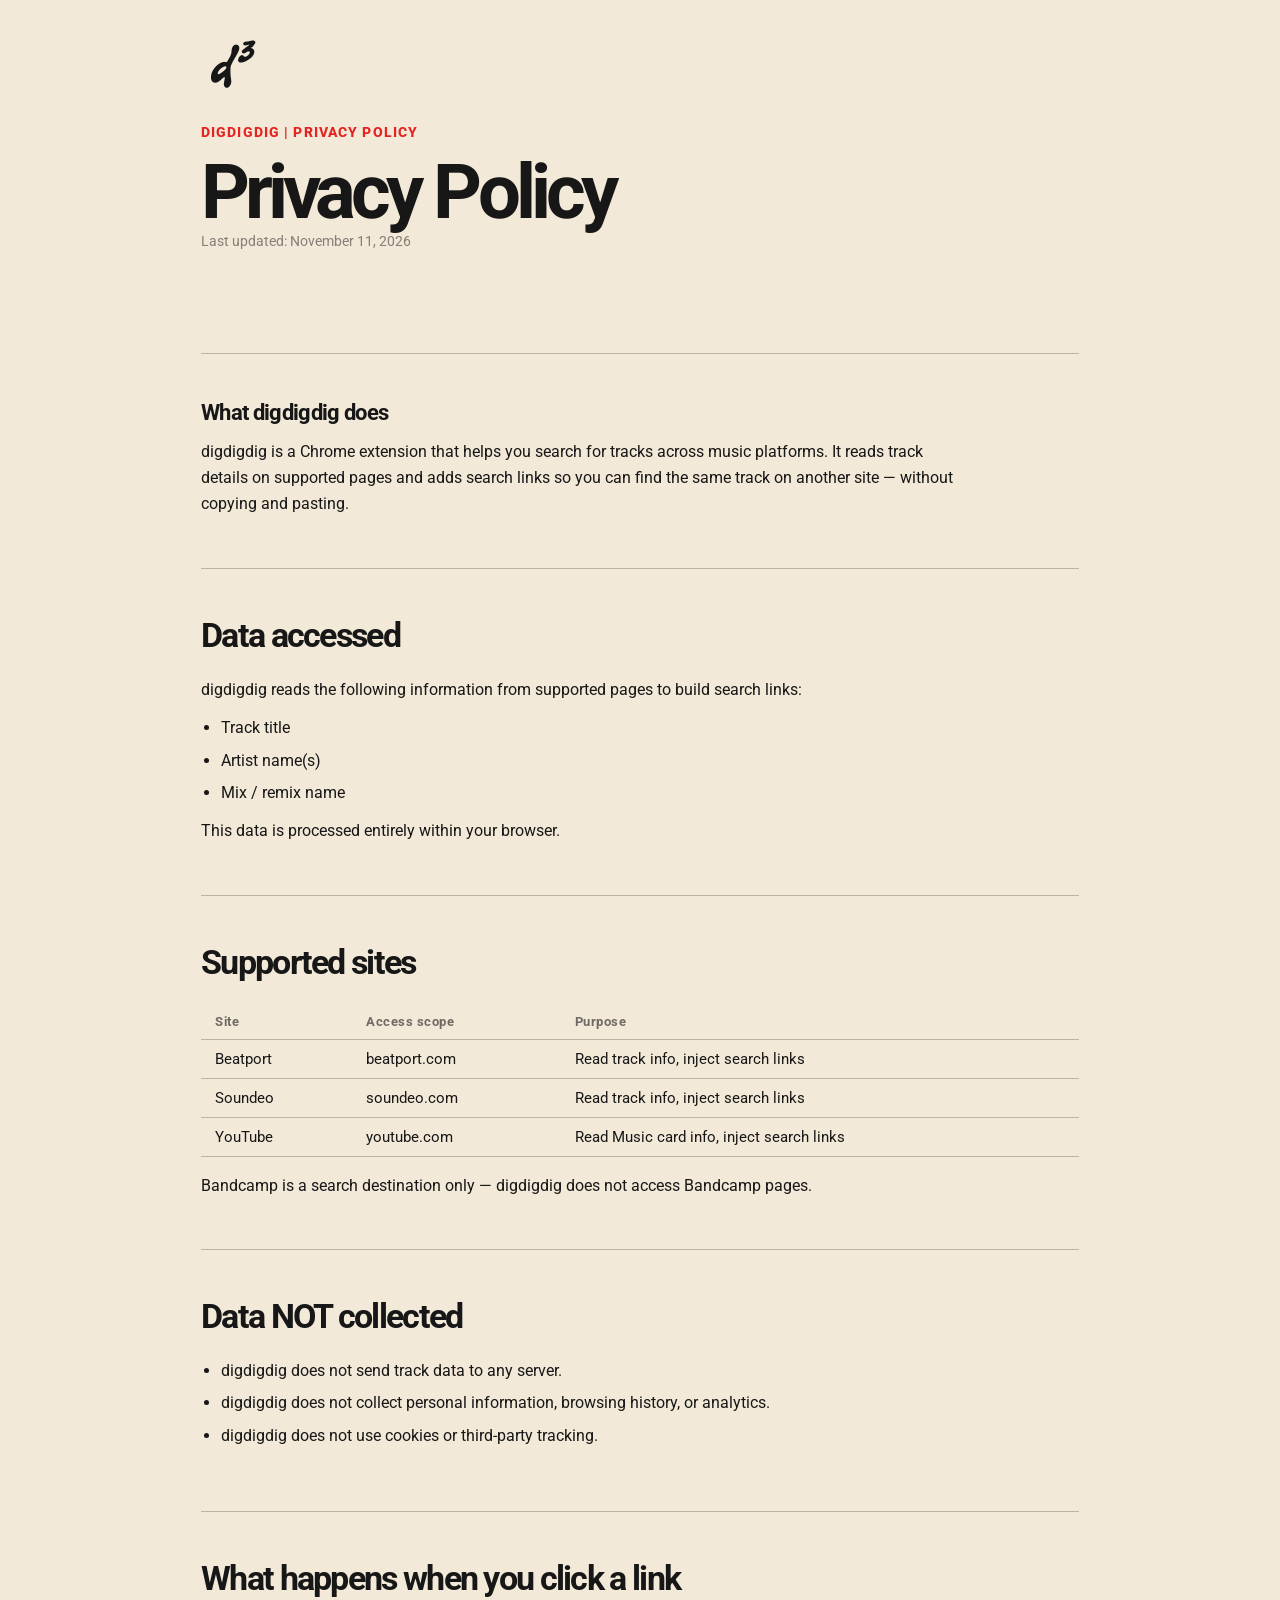
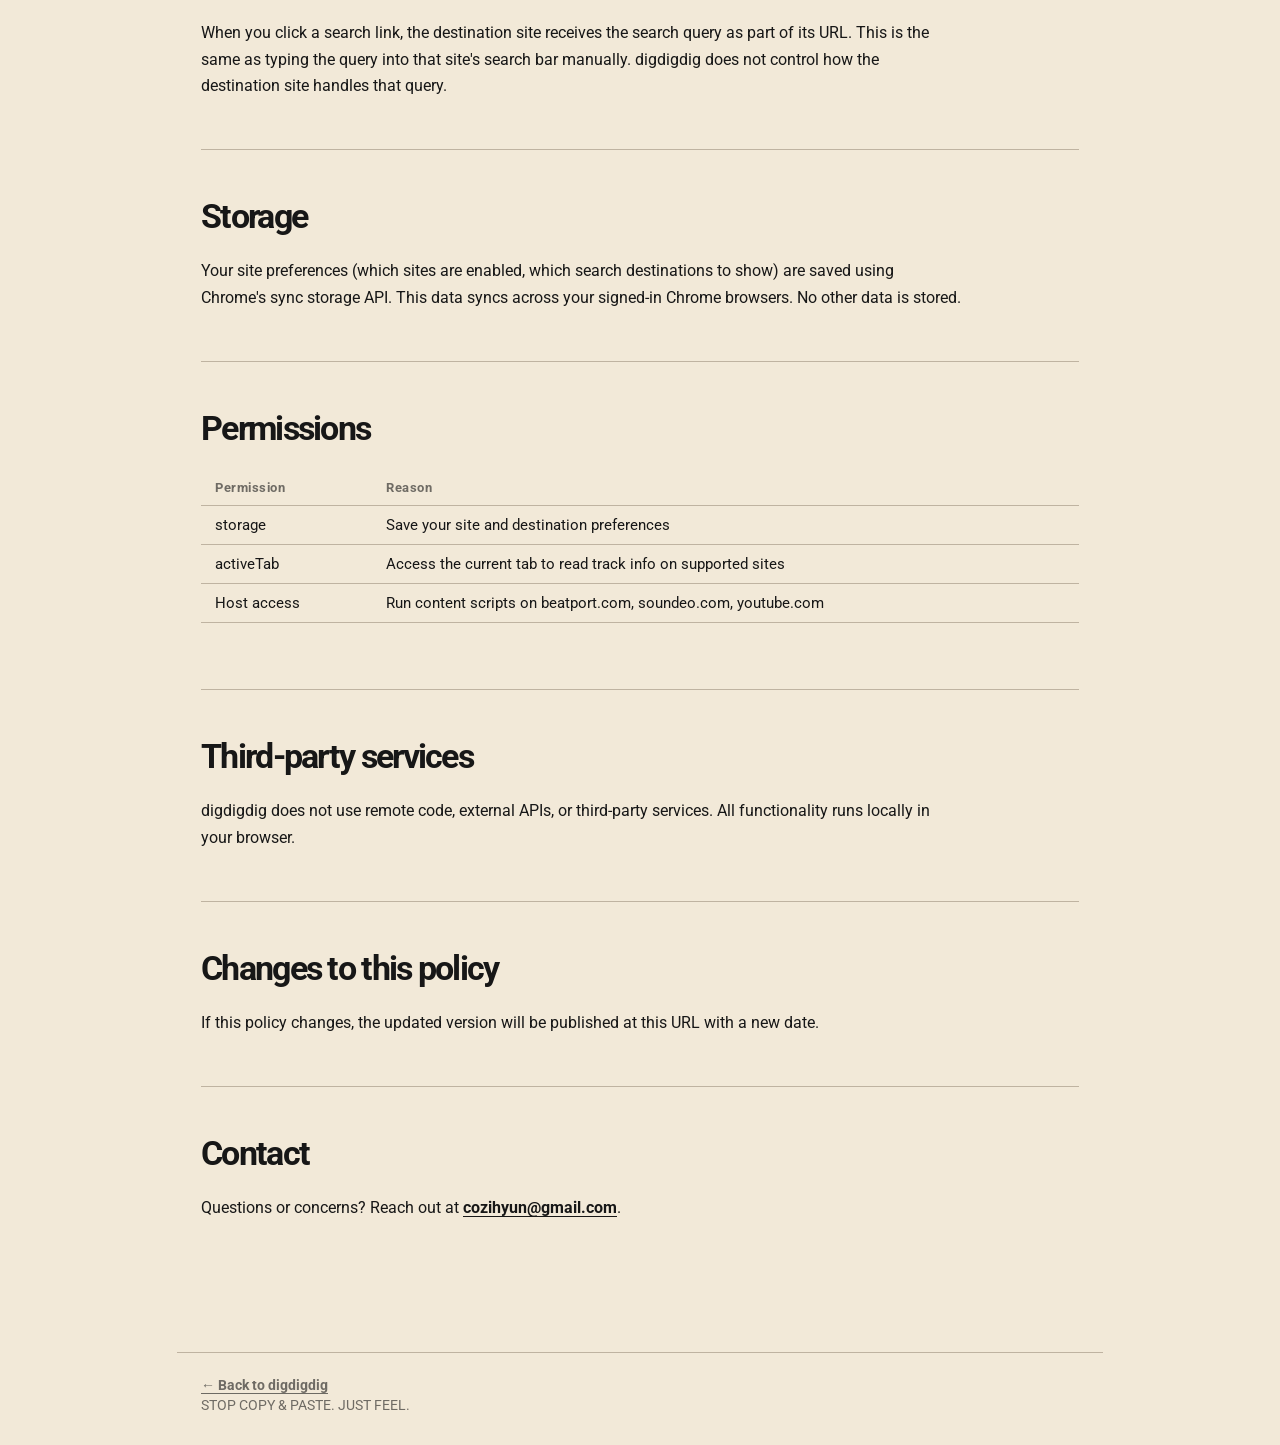
==== privacy.html @ 488a2531 "feat: landing page, privacy page, shared styles, favicon Split index.html into landing page and sepa" ====
<!doctype html>
<html lang="en">
  <head>
    <meta charset="UTF-8" />
    <meta name="viewport" content="width=device-width, initial-scale=1.0" />
    <title>Privacy Policy — digdigdig</title>
    <link rel="icon" type="image/png" href="imgs/favicon.png" />
    <link rel="stylesheet" href="./style.css" />
  </head>
  <body>
    <main>
      <header>
        <a href="index.html">
          <img class="logo" src="imgs/logo.png" alt="digdigdig" width="64" height="64" />
        </a>
        <p class="tagline">DIGDIGDIG | PRIVACY POLICY</p>
        <h1>Privacy Policy</h1>
        <p class="updated">Last updated: November 11, 2026</p>
      </header>

      <section>
        <h2 class="privacy-section" style="margin-top:0;padding-top:0;border-top:none;">What digdigdig does</h2>
        <p>
          digdigdig is a Chrome extension that helps you search for tracks
          across music platforms. It reads track details on supported pages and
          adds search links so you can find the same track on another site —
          without copying and pasting.
        </p>
      </section>

      <section>
        <h2>Data accessed</h2>
        <p>
          digdigdig reads the following information from supported pages to
          build search links:
        </p>
        <ul>
          <li>Track title</li>
          <li>Artist name(s)</li>
          <li>Mix / remix name</li>
        </ul>
        <p>This data is processed entirely within your browser.</p>
      </section>

      <section>
        <h2>Supported sites</h2>
        <table>
          <thead>
            <tr>
              <th>Site</th>
              <th>Access scope</th>
              <th>Purpose</th>
            </tr>
          </thead>
          <tbody>
            <tr>
              <td>Beatport</td>
              <td>beatport.com</td>
              <td>Read track info, inject search links</td>
            </tr>
            <tr>
              <td>Soundeo</td>
              <td>soundeo.com</td>
              <td>Read track info, inject search links</td>
            </tr>
            <tr>
              <td>YouTube</td>
              <td>youtube.com</td>
              <td>Read Music card info, inject search links</td>
            </tr>
          </tbody>
        </table>
        <p>
          Bandcamp is a search destination only — digdigdig does not access
          Bandcamp pages.
        </p>
      </section>

      <section>
        <h2>Data NOT collected</h2>
        <ul>
          <li>digdigdig does not send track data to any server.</li>
          <li>digdigdig does not collect personal information, browsing history, or analytics.</li>
          <li>digdigdig does not use cookies or third-party tracking.</li>
        </ul>
      </section>

      <section>
        <h2>What happens when you click a link</h2>
        <p>
          When you click a search link, the destination site receives the
          search query as part of its URL. This is the same as typing the
          query into that site's search bar manually. digdigdig does not
          control how the destination site handles that query.
        </p>
      </section>

      <section>
        <h2>Storage</h2>
        <p>
          Your site preferences (which sites are enabled, which search
          destinations to show) are saved using Chrome's sync storage API.
          This data syncs across your signed-in Chrome browsers. No other
          data is stored.
        </p>
      </section>

      <section>
        <h2>Permissions</h2>
        <table>
          <thead>
            <tr>
              <th>Permission</th>
              <th>Reason</th>
            </tr>
          </thead>
          <tbody>
            <tr>
              <td>storage</td>
              <td>Save your site and destination preferences</td>
            </tr>
            <tr>
              <td>activeTab</td>
              <td>Access the current tab to read track info on supported sites</td>
            </tr>
            <tr>
              <td>Host access</td>
              <td>Run content scripts on beatport.com, soundeo.com, youtube.com</td>
            </tr>
          </tbody>
        </table>
      </section>

      <section>
        <h2>Third-party services</h2>
        <p>
          digdigdig does not use remote code, external APIs, or third-party
          services. All functionality runs locally in your browser.
        </p>
      </section>

      <section>
        <h2>Changes to this policy</h2>
        <p>
          If this policy changes, the updated version will be published at
          this URL with a new date.
        </p>
      </section>

      <section>
        <h2>Contact</h2>
        <p>
          Questions or concerns? Reach out at
          <a href="mailto:cozihyun@gmail.com">cozihyun@gmail.com</a>.
        </p>
      </section>
    </main>
    <footer>
      <p><a href="index.html">← Back to digdigdig</a></p>
      <p>STOP COPY &amp; PASTE. JUST FEEL.</p>
    </footer>
  </body>
</html>
---- style.css ----
@import url('https://fonts.googleapis.com/css2?family=Roboto:wght@400;700;900&display=swap');

* { margin: 0; padding: 0; box-sizing: border-box; }

body {
  background: #f2e9d8;
  color: #171717;
  font-family: Roboto, Arial, sans-serif;
}

main {
  max-width: 926px;
  margin: 0 auto;
  padding: 32px 24px 80px;
}

/* Header */
header {
  position: relative;
  padding-bottom: 56px;
}

.logo {
  display: block;
  width: 64px;
  height: 64px;
}

.tagline,
.section-label {
  color: #e52320;
  font-size: 14px;
  font-weight: 800;
  letter-spacing: 0.08em;
}

.tagline {
  margin: 28px 0 12px;
}

h1 {
  position: relative;
  z-index: 1;
  max-width: 650px;
  margin: 0;
  font-size: clamp(40px, 6vw, 76px);
  line-height: 1.06;
  letter-spacing: -0.065em;
}

.intro {
  position: relative;
  z-index: 1;
  max-width: 620px;
  margin: 32px 0 0;
  font-size: 20px;
  line-height: 1.55;
}

.hero-illustration {
  position: absolute;
  top: 60px;
  right: -28px;
  width: 340px;
  height: auto;
  mix-blend-mode: multiply;
  pointer-events: none;
}

nav {
  position: relative;
  z-index: 1;
  display: flex;
  flex-wrap: wrap;
  gap: 12px 28px;
  margin-top: 36px;
}

/* Links */
a {
  color: #171717;
  font-weight: 700;
  text-underline-offset: 3px;
}

a:focus-visible {
  outline: 2px solid #e52320;
  outline-offset: 4px;
}

/* Sections */
section {
  padding: 46px 0 50px;
  border-top: 1px solid #bfb3a1;
}

.section-label {
  margin: 0 0 14px;
}

h2 {
  margin: 0 0 22px;
  font-size: 34px;
  letter-spacing: -0.05em;
}

section p:not(.section-label) {
  max-width: 760px;
  line-height: 1.65;
}

/* Definition list */
dl {
  margin: 28px 0 0;
}

dl div {
  display: flex;
  gap: 20px;
  padding: 12px 0;
}

dt {
  flex: 0 0 125px;
  font-weight: 700;
}

dd {
  margin: 0;
}

/* Tables (privacy) */
table {
  width: 100%;
  border-collapse: collapse;
  margin: 16px 0;
  font-size: 15px;
}

th, td {
  text-align: left;
  padding: 10px 14px;
  border-bottom: 1px solid #bfb3a1;
}

th {
  font-weight: 700;
  font-size: 13px;
  letter-spacing: 0.04em;
  color: rgb(23 23 23 / 0.6);
}

/* Lists (privacy) */
ul {
  margin: 12px 0;
  padding-left: 20px;
  line-height: 1.65;
}

li {
  margin-bottom: 6px;
}

/* Updated date (privacy) */
.updated {
  font-size: 14px;
  color: rgb(23 23 23 / 0.5);
  margin-bottom: 48px;
}

/* Privacy sections use h2 with border-top */
.privacy-section {
  margin: 40px 0 14px;
  padding-top: 32px;
  border-top: 1px solid #bfb3a1;
  font-size: 22px;
  letter-spacing: -0.03em;
}

.privacy-section:first-of-type {
  margin-top: 0;
  padding-top: 0;
  border-top: none;
}

/* Footer */
footer {
  max-width: 926px;
  margin: 0 auto;
  padding: 24px 24px 32px;
  border-top: 1px solid #bfb3a1;
  font-size: 14px;
  color: rgb(23 23 23 / 0.6);
}

footer p {
  margin: 0;
}

footer p + p {
  margin-top: 4px;
}

footer a {
  color: rgb(23 23 23 / 0.6);
}

/* Responsive */
@media (max-width: 760px) {
  h1 {
    max-width: 100%;
  }

  .intro {
    max-width: 100%;
  }

  .hero-illustration {
    position: static;
    display: block;
    width: min(70%, 300px);
    margin: 12px 0 -12px auto;
  }
}

@media (max-width: 480px) {
  main {
    padding: 28px 20px 56px;
  }

  .tagline,
  .section-label {
    font-size: 12px;
  }

  .intro {
    font-size: 18px;
  }

  h2 {
    font-size: 28px;
  }

  .privacy-section {
    font-size: 20px;
  }

  dl div {
    display: block;
  }

  dd {
    margin-top: 2px;
  }
}
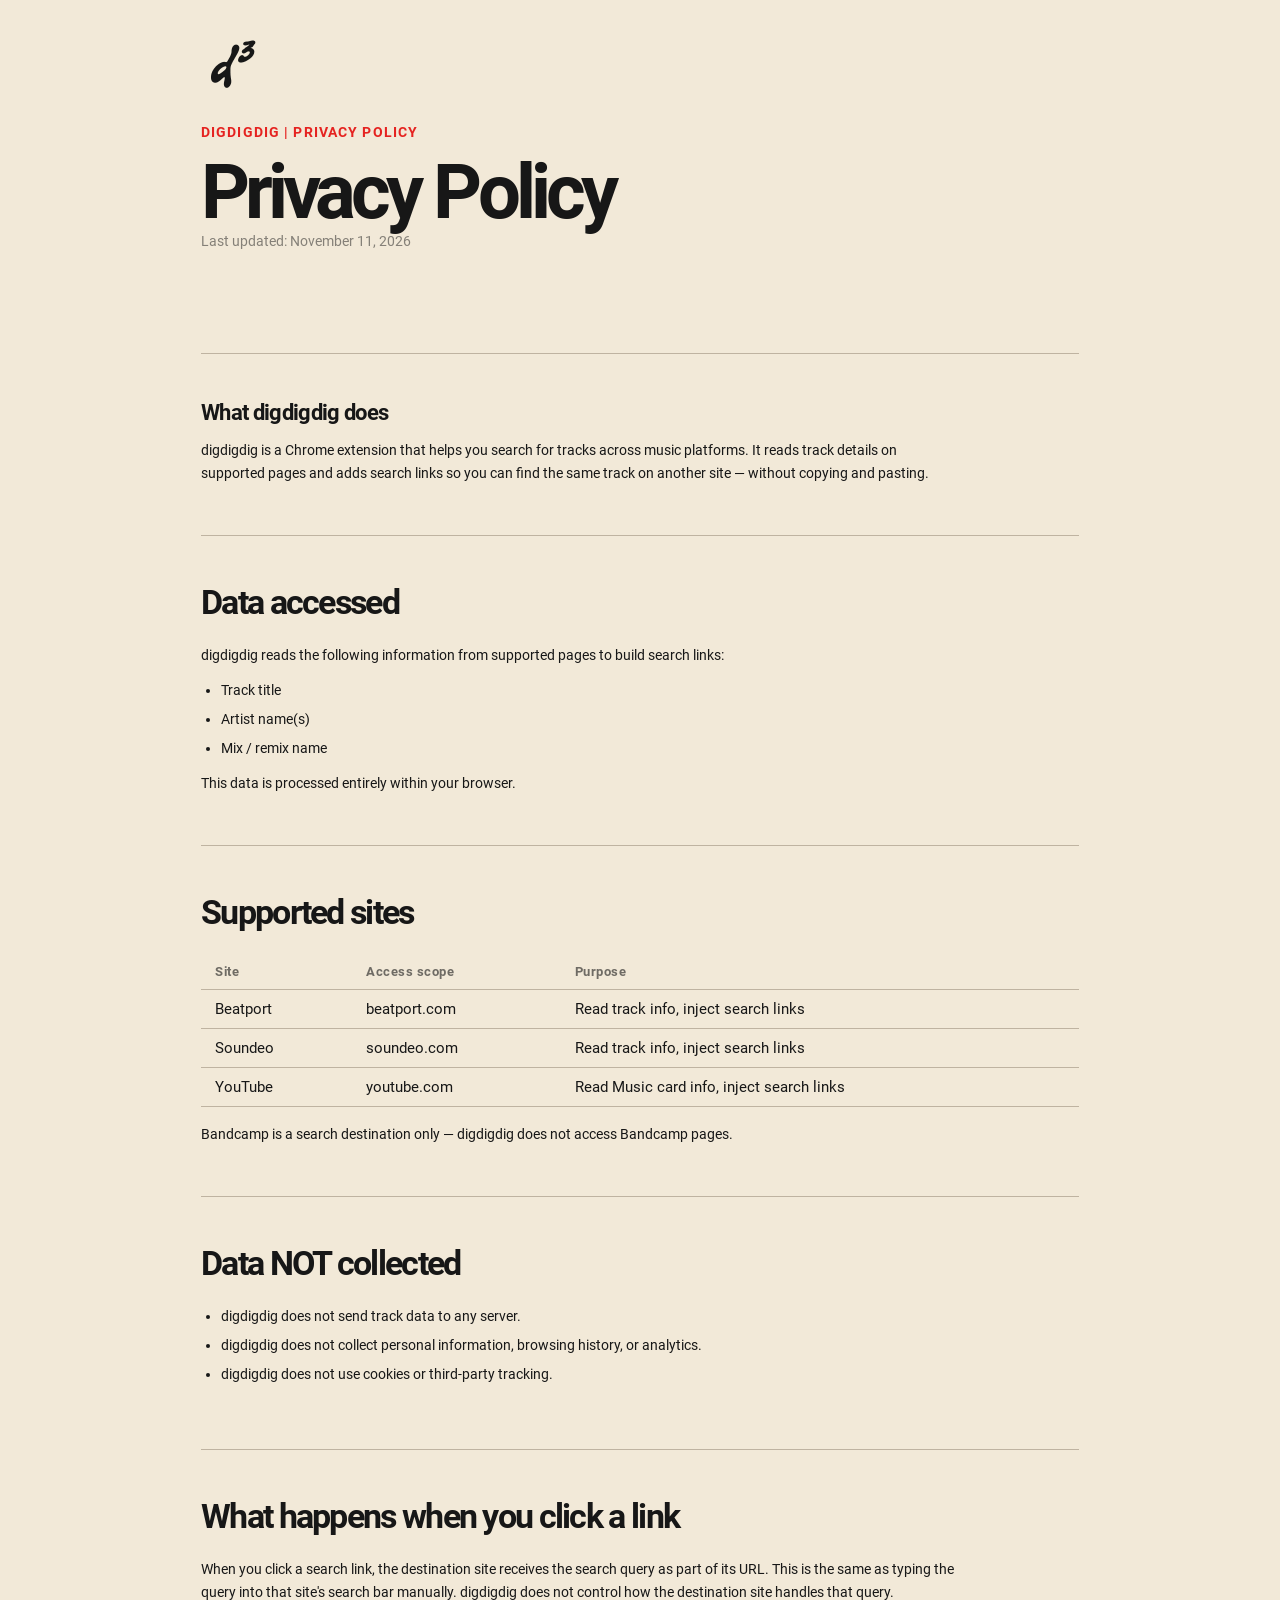
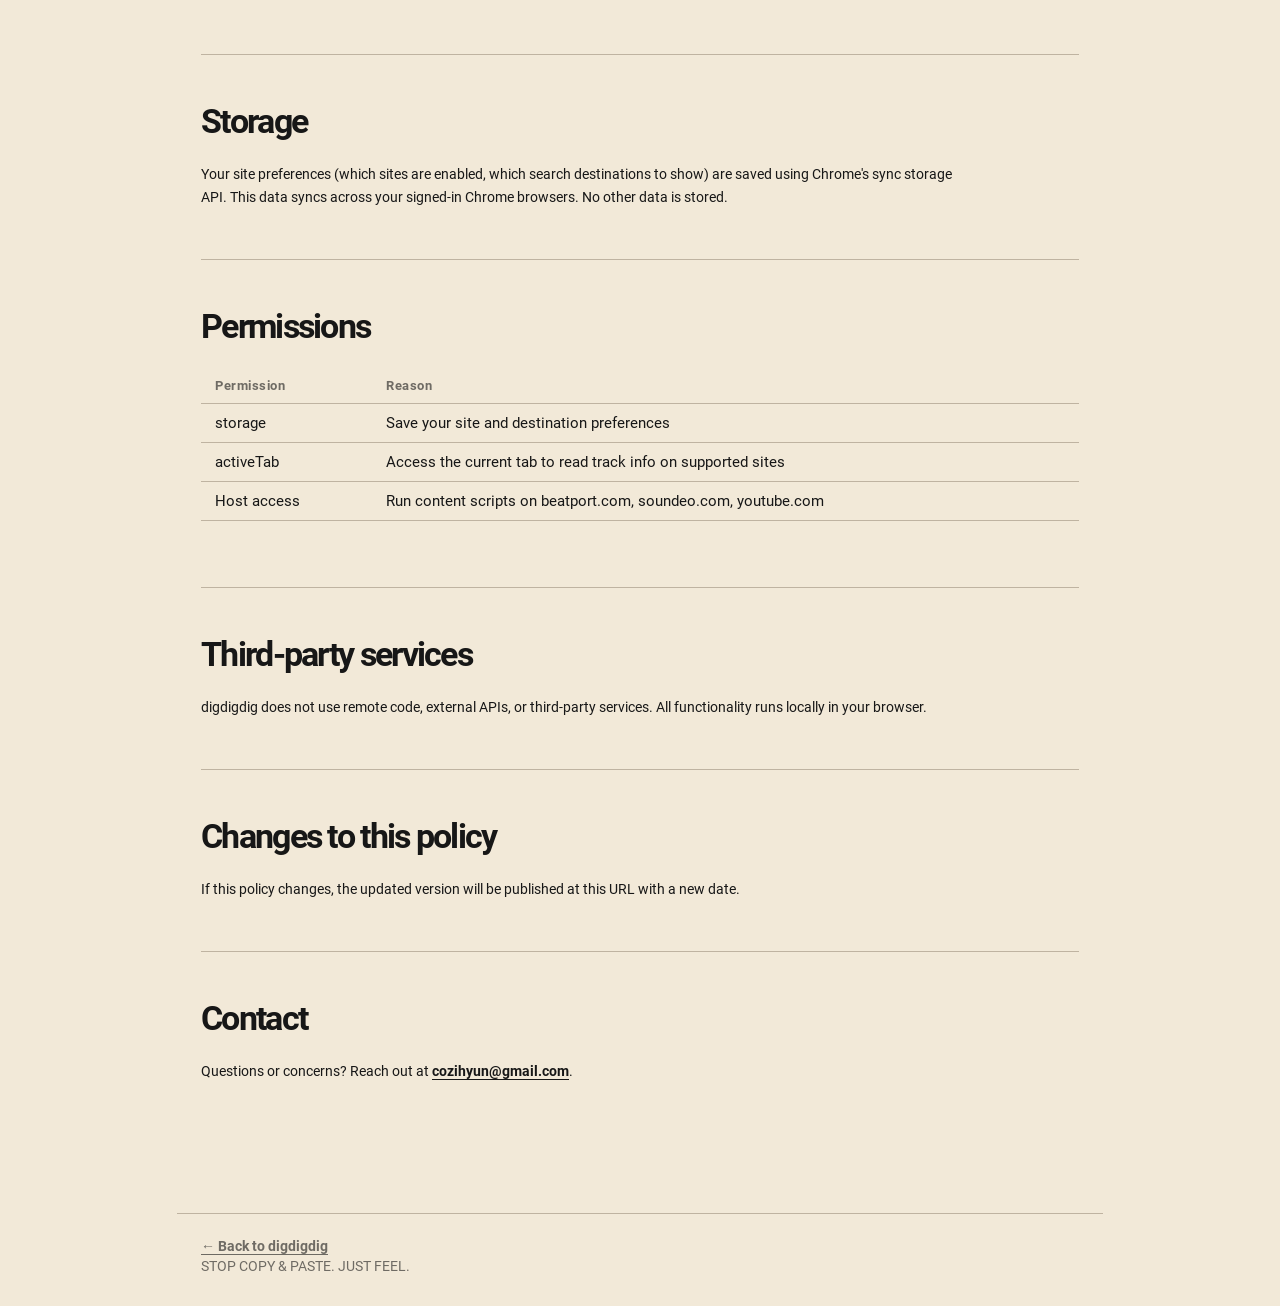
==== commit bf937261: "feat(site): add install links and release history" ====
--- a/privacy.html
+++ b/privacy.html
@@ -4,14 +4,14 @@
     <meta charset="UTF-8" />
     <meta name="viewport" content="width=device-width, initial-scale=1.0" />
     <title>Privacy Policy — digdigdig</title>
-    <link rel="icon" type="image/png" href="imgs/favicon.png" />
-    <link rel="stylesheet" href="./style.css" />
+    <link rel="icon" type="image/png" href="assets/images/favicon.png" />
+    <link rel="stylesheet" href="assets/css/site.css" />
   </head>
   <body>
     <main>
       <header>
         <a href="index.html">
-          <img class="logo" src="imgs/logo.png" alt="digdigdig" width="64" height="64" />
+          <img class="logo" src="assets/images/logo.png" alt="digdigdig" width="64" height="64" />
         </a>
         <p class="tagline">DIGDIGDIG | PRIVACY POLICY</p>
         <h1>Privacy Policy</h1>
@@ -19,7 +19,7 @@
       </header>
 
       <section>
-        <h2 class="privacy-section" style="margin-top:0;padding-top:0;border-top:none;">What digdigdig does</h2>
+        <h2 class="privacy-section">What digdigdig does</h2>
         <p>
           digdigdig is a Chrome extension that helps you search for tracks
           across music platforms. It reads track details on supported pages and
--- a/assets/css/site.css
+++ b/assets/css/site.css
@@ -0,0 +1,356 @@
+@font-face {
+  font-family: Roboto;
+  src: url("../fonts/Roboto-Regular.ttf") format("truetype");
+  font-style: normal;
+  font-weight: 400;
+  font-display: swap;
+}
+
+@font-face {
+  font-family: Roboto;
+  src: url("../fonts/Roboto-Bold.ttf") format("truetype");
+  font-style: normal;
+  font-weight: 700 900;
+  font-display: swap;
+}
+
+* { margin: 0; padding: 0; box-sizing: border-box; }
+
+body {
+  background: #f2e9d8;
+  color: #171717;
+  font-family: Roboto, Arial, sans-serif;
+  font-size: 14px;
+}
+
+main {
+  max-width: 926px;
+  margin: 0 auto;
+  padding: 32px 24px 80px;
+}
+
+/* Header */
+header {
+  position: relative;
+  padding-bottom: 56px;
+}
+
+.logo {
+  display: block;
+  width: 64px;
+  height: 64px;
+}
+
+.tagline,
+.section-label {
+  color: #e52320;
+  font-size: 14px;
+  font-weight: 800;
+  letter-spacing: 0.08em;
+}
+
+.tagline {
+  margin: 28px 0 12px;
+}
+
+h1 {
+  position: relative;
+  z-index: 1;
+  max-width: 650px;
+  margin: 0;
+  font-size: clamp(40px, 6vw, 76px);
+  line-height: 1.06;
+  letter-spacing: -0.065em;
+}
+
+.intro {
+  position: relative;
+  z-index: 1;
+  max-width: 620px;
+  margin: 32px 0 0;
+  font-size: 20px;
+  line-height: 1.55;
+}
+
+.download-link {
+  position: relative;
+  z-index: 1;
+  display: inline-block;
+  margin-top: 28px;
+  padding: 14px 22px;
+  background: #e52320;
+  color: #fff;
+  text-decoration: none;
+}
+
+.download-link:hover {
+  background: #bd1c1a;
+}
+
+.hero-illustration {
+  position: absolute;
+  top: 60px;
+  right: -28px;
+  width: 340px;
+  height: auto;
+  mix-blend-mode: multiply;
+  pointer-events: none;
+}
+
+nav {
+  position: relative;
+  z-index: 1;
+  display: flex;
+  flex-wrap: wrap;
+  gap: 12px 28px;
+  margin-top: 36px;
+}
+
+/* Links */
+a {
+  color: #171717;
+  font-weight: 700;
+  text-underline-offset: 3px;
+}
+
+a:focus-visible {
+  outline: 2px solid #e52320;
+  outline-offset: 4px;
+}
+
+/* Sections */
+section {
+  padding: 46px 0 50px;
+  border-top: 1px solid #bfb3a1;
+}
+
+.section-label {
+  margin: 0 0 14px;
+}
+
+h2 {
+  margin: 0 0 22px;
+  font-size: 34px;
+  letter-spacing: -0.05em;
+}
+
+section p:not(.section-label) {
+  max-width: 760px;
+  line-height: 1.65;
+}
+
+/* Supported sites illustration */
+#sites {
+  position: relative;
+  min-height: 600px;
+  overflow: hidden;
+}
+
+#sites dl,
+#sites > p:last-child {
+  position: relative;
+  z-index: 1;
+  max-width: 500px;
+}
+
+.sites-illustration {
+  position: absolute;
+  right: -65px;
+  bottom: 20px;
+  width: min(70%, 620px);
+  height: auto;
+  mix-blend-mode: multiply;
+  pointer-events: none;
+}
+
+/* Definition list */
+dl {
+  margin: 28px 0 0;
+}
+
+dl div {
+  display: flex;
+  gap: 20px;
+  padding: 12px 0;
+}
+
+dt {
+  flex: 0 0 125px;
+  font-weight: 700;
+}
+
+dd {
+  margin: 0;
+}
+
+/* Tables (privacy) */
+table {
+  width: 100%;
+  border-collapse: collapse;
+  margin: 16px 0;
+  font-size: 15px;
+}
+
+th, td {
+  text-align: left;
+  padding: 10px 14px;
+  border-bottom: 1px solid #bfb3a1;
+}
+
+th {
+  font-weight: 700;
+  font-size: 13px;
+  letter-spacing: 0.04em;
+  color: rgb(23 23 23 / 0.6);
+}
+
+/* Lists (privacy) */
+ul {
+  margin: 12px 0;
+  padding-left: 20px;
+  line-height: 1.65;
+}
+
+li {
+  margin-bottom: 6px;
+}
+
+/* Updated date (privacy) */
+.updated {
+  font-size: 14px;
+  color: rgb(23 23 23 / 0.5);
+  margin-bottom: 48px;
+}
+
+/* Privacy sections use h2 with border-top */
+.privacy-section {
+  margin: 40px 0 14px;
+  padding-top: 32px;
+  border-top: 1px solid #bfb3a1;
+  font-size: 22px;
+  letter-spacing: -0.03em;
+}
+
+.privacy-section:first-of-type {
+  margin-top: 0;
+  padding-top: 0;
+  border-top: none;
+}
+
+/* Updates */
+.updates-header {
+  padding-bottom: 72px;
+}
+
+.release-heading {
+  display: flex;
+  align-items: center;
+  flex-wrap: wrap;
+  gap: 10px 18px;
+}
+
+.release-heading .section-label {
+  margin-bottom: 0;
+}
+
+.release-status {
+  padding: 5px 9px;
+  border: 1px solid #e52320;
+  color: #e52320;
+  font-size: 11px;
+  font-weight: 700;
+  letter-spacing: 0.08em;
+  text-transform: uppercase;
+}
+
+.release h2 {
+  margin-top: 14px;
+}
+
+.release-list {
+  max-width: 760px;
+  margin-top: 16px;
+}
+
+/* Footer */
+footer {
+  max-width: 926px;
+  margin: 0 auto;
+  padding: 24px 24px 32px;
+  border-top: 1px solid #bfb3a1;
+  font-size: 14px;
+  color: rgb(23 23 23 / 0.6);
+}
+
+footer p {
+  margin: 0;
+}
+
+footer p + p {
+  margin-top: 4px;
+}
+
+footer a {
+  color: rgb(23 23 23 / 0.6);
+}
+
+/* Responsive */
+@media (max-width: 760px) {
+  #sites {
+    min-height: 0;
+  }
+
+  .sites-illustration {
+    position: static;
+    display: block;
+    width: 100%;
+    margin: 12px 0;
+  }
+
+
+  h1 {
+    max-width: 100%;
+  }
+
+  .intro {
+    max-width: 100%;
+  }
+
+  .hero-illustration {
+    position: static;
+    display: block;
+    width: min(70%, 300px);
+    margin: 12px 0 -12px auto;
+  }
+}
+
+@media (max-width: 480px) {
+  main {
+    padding: 28px 20px 56px;
+  }
+
+  .tagline,
+  .section-label {
+    font-size: 12px;
+  }
+
+  .intro {
+    font-size: 18px;
+  }
+
+  h2 {
+    font-size: 28px;
+  }
+
+  .privacy-section {
+    font-size: 20px;
+  }
+
+  dl div {
+    display: block;
+  }
+
+  dd {
+    margin-top: 2px;
+  }
+}
